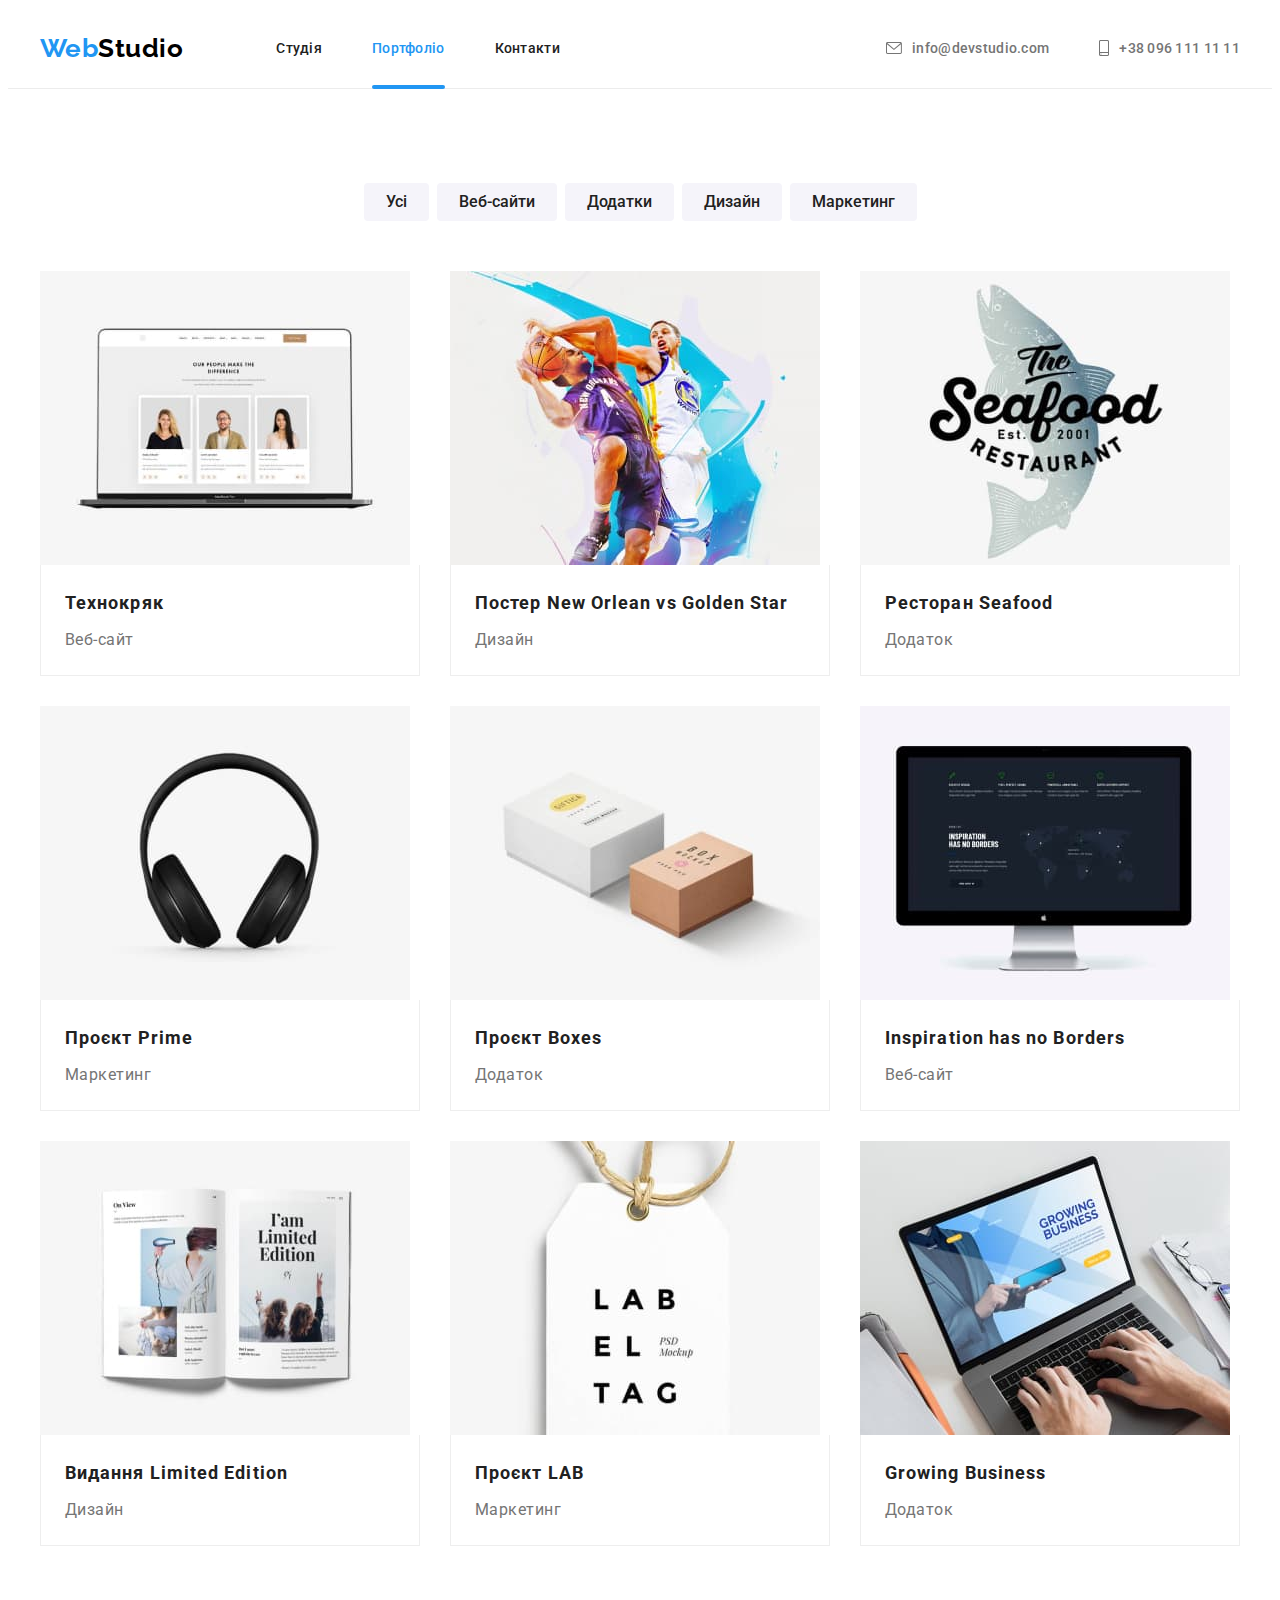
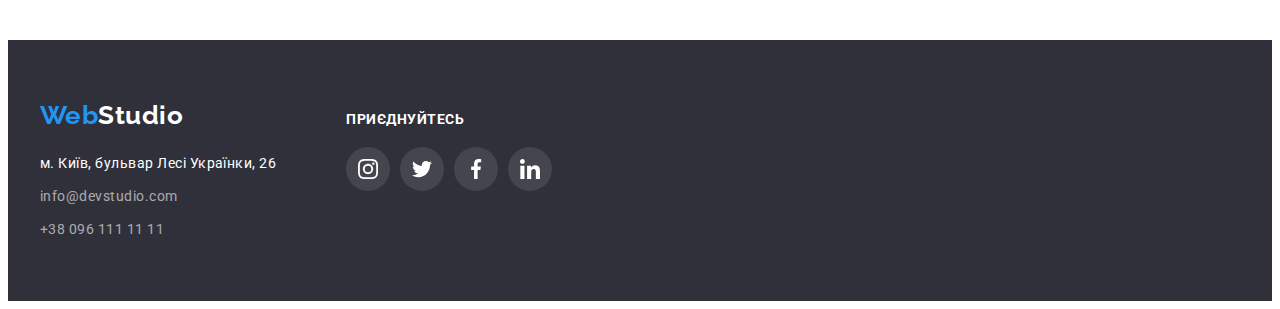
==== portfolio.html @ c6ffdfd6 "start" ====
<!DOCTYPE html>
<html lang="uk">
  <head>
    <meta charset="UTF-8" />
    <meta http-equiv="X-UA-Compatible" content="IE=edge" />
    <meta name="viewport" content="width=device-width, initial-scale=1.0" />
    <title>Document</title>
    <link rel="preconnect" href="https://fonts.googleapis.com" />
    <link rel="preconnect" href="https://fonts.gstatic.com" crossorigin />
    <link
      href="https://fonts.googleapis.com/css2?family=Raleway:wght@700&family=Roboto:wght@400;500;700;900&display=swap"
      rel="stylesheet"
    />
    <link
      rel="stylesheet"
      href="https://cdnjs.cloudflare.com/ajax/libs/modern-normalize/1.1.0/modern-normalize.min.css"
      integrity="sha512-wpPYUAdjBVSE4KJnH1VR1HeZfpl1ub8YT/NKx4PuQ5NmX2tKuGu6U/JRp5y+Y8XG2tV+wKQpNHVUX03MfMFn9Q=="
      crossorigin="anonymous"
      referrerpolicy="no-referrer"
    />
    <link rel="stylesheet" href="./css/styles.css" />
  </head>
  <body>
    <!--Верхня лінія-->
    <header class="header-logo">
      <div class="container header-container">
        <nav class="header-nav">
          <a href="./index.html" class="logo"
            ><span class="logo-blue">Web</span><span class="logo-black">Studio</span></a
          >
          <ul class="nav-list">
            <li class="header-nav-item">
              <a href="./index.html" class="header-nav-link link">Студія</a>
            </li>
            <li class="header-nav-item">
              <a href="./portfolio.html" class="header-nav-link link current">Портфоліо</a>
            </li>
            <li class="header-nav-item">
              <a href="" class="header-nav-link link">Контакти</a>
            </li>
          </ul>
        </nav>

        <ul class="header-contact">
          <li class="header-contact-item">
            <a
              aria-label="e-mail info@devstudio.com"
              href="mailto:info@devstudio.com"
              class="header-contact-link link"
            >
              <svg class="header-icons" width="16" height="12">
                <use href="./images/icons.svg.svg#mail"></use></svg
              >info@devstudio.com
            </a>
          </li>
          <li class="header-contact-item">
            <a
              aria-label="phone +380961111111"
              href="tel:+380961111111"
              class="header-contact-link link"
            >
              <svg class="header-icons" width="10" height="16">
                <use href="./images/icons.svg.svg#tel"></use></svg
              >+38 096 111 11 11
            </a>
          </li>
        </ul>
      </div>
    </header>

    <!-- Фільтри -->

    <main>
      <section class="section-filters section">
        <div class="container">
          <h1 class="visually-hidden">Фільтра</h1>

          <ul class="items-btn">
            <li><button class="btn-filters" type="button">Усі</button></li>
            <li>
              <button class="btn-filters" type="button">Веб-сайти</button>
            </li>
            <li><button class="btn-filters" type="button">Додатки</button></li>
            <li><button class="btn-filters" type="button">Дизайн</button></li>
            <li>
              <button class="btn-filters" type="button">Маркетинг</button>
            </li>
          </ul>
          <ul class="filters-list">
            <li class="filters-list-gruop">
              <a class="filters-link" href="#">
                <div class="filters-content">
                  <img
                    class="filters-photo"
                    src="./images/filters/macbook.jpg"
                    alt="macbook"
                    width="370"
                    height="294"
                  />
                  <p class="filters-content-text">
                    Ресурс пропонує комплексні пропозиції з різним рівнем функціоналу та сервісів.
                    Все це дозволить відвідувачу отримати вичерпні відомості про компанію чи
                    приватну особу.
                  </p>
                </div>
                <div class="filters-text">
                  <h2 class="filters-title-hh">Технокряк</h2>
                  <p class="filters-after-p">Веб-сайт</p>
                </div>
              </a>
            </li>
            <li class="filters-list-gruop">
              <a href="#" class="filters-link">
                <div class="filters-content">
                  <img
                    class="filters-photo"
                    src="./images/filters/basketball.jpg"
                    alt="Баскетбол"
                    width="370"
                    height="294"
                  />
                  <p class="filters-content-text">
                    Ресурс пропонує комплексні пропозиції з різним рівнем функціоналу та сервісів. Все
                    це дозволить відвідувачу отримати вичерпні відомості про компанію чи приватну
                    особу.
                  </p>
                </div>
                <div class="filters-text">
                  <h2 class="filters-title-hh">Постер New Orlean vs Golden Star</h2>
                  <p class="filters-after-p">Дизайн</p>
                </div>
              </a>
            </li>
            <li class="filters-list-gruop">
              <a href="" class="filters-link">
                <div class="filters-content">
                  <img
                    class="filters-photo"
                    src="./images/filters/seafood.jpg"
                    alt="Ресторан Seafood"
                    width="370"
                    height="294"
                  />
                  <p class="filters-content-text">
                    Ресурс пропонує комплексні пропозиції з різним рівнем функціоналу та сервісів. Все
                    це дозволить відвідувачу отримати вичерпні відомості про компанію чи приватну особу.
                  </p>
                </div>
                <div class="filters-text">
                  <h2 class="filters-title-hh">Ресторан Seafood</h2>
                  <p class="filters-after-p">Додаток</p>
                </div>
              </a>
            </li>
            <li class="filters-list-gruop">
              <a href="" class="filters-link">
                <div class="filters-content">
                  <img
                    class="filters-photo"
                    src="./images/filters/headphone.jpg"
                    alt="Навушники"
                    width="370"
                    height="294"
                  />
                  <p class="filters-content-text">
                    Ресурс пропонує комплексні пропозиції з різним рівнем функціоналу та сервісів. Все
                    це дозволить відвідувачу отримати вичерпні відомості про компанію чи приватну особу.
                  </p>
                </div>
                <div class="filters-text">
                  <h2 class="filters-title-hh">Проєкт Prime</h2>
                  <p class="filters-after-p">Маркетинг</p>
                </div>
              </a>
            </li>
            <li class="filters-list-gruop">
              <a href="" class="filters-link">
                <div class="filters-content">
                  <img
                    class="filters-photo"
                    src="./images/filters/boxes.jpg"
                    alt="Коробка"
                    width="370"
                    height="294"
                  />
                  <p class="filters-content-text">
                    Ресурс пропонує комплексні пропозиції з різним рівнем функціоналу та сервісів. Все
                    це дозволить відвідувачу отримати вичерпні відомості про компанію чи приватну особу.
                  </p>
                </div>
                <div class="filters-text">
                  <h2 class="filters-title-hh">Проєкт Boxes</h2>
                  <p class="filters-after-p">Додаток</p>
                </div>
              </a>
            </li>
            <li class="filters-list-gruop">
              <a href="" class="filters-link">
                <div class="filters-content">
                  <img
                    class="filters-photo"
                    src="./images/filters/imac.jpg"
                    alt="Компьютер imac"
                    width="370"
                    height="294"
                  />
                  <p class="filters-content-text">
                    Ресурс пропонує комплексні пропозиції з різним рівнем функціоналу та сервісів. Все
                    це дозволить відвідувачу отримати вичерпні відомості про компанію чи приватну особу.
                  </p>
                </div>
                <div class="filters-text">
                  <h2 class="filters-title-hh">Inspiration has no Borders</h2>
                  <p class="filters-after-p">Веб-сайт</p>
                </div>
              </a>
            </li>
            <li class="filters-list-gruop">
              <a href="" class="filters-link">
                <div class="filters-content">
                  <img
                    class="filters-photo"
                    src="./images/filters/book.jpg"
                    alt="Книга"
                    width="370"
                    height="294"
                  />
                  <p class="filters-content-text">
                    Ресурс пропонує комплексні пропозиції з різним рівнем функціоналу та сервісів. Все
                    це дозволить відвідувачу отримати вичерпні відомості про компанію чи приватну особу.
                  </p>
                </div>
                <div class="filters-text">
                  <h2 class="filters-title-hh">Видання Limited Edition</h2>
                  <p class="filters-after-p">Дизайн</p>
                </div>
              </a>
            </li>
            <li class="filters-list-gruop">
              <a href="" class="filters-link">
                <div class="filters-content">
                  <img
                    class="filters-photo"
                    src="./images/filters/tag.jpg"
                    alt="Бірка"
                    width="370"
                    height="294"
                  />
                  <p class="filters-content-text">
                    Ресурс пропонує комплексні пропозиції з різним рівнем функціоналу та сервісів. Все
                    це дозволить відвідувачу отримати вичерпні відомості про компанію чи приватну особу.
                  </p>
                </div>
                <div class="filters-text">
                  <h2 class="filters-title-hh">Проєкт LAB</h2>
                  <p class="filters-after-p">Маркетинг</p>
                </div>
              </a>
            </li>
            <li class="filters-list-gruop">
              <a href="" class="filters-link">
                <div class="filters-content">
                  <img
                    class="filters-photo"
                    src="./images/filters/macbook2.jpg"
                    alt="macbook2"
                    width="370"
                    height="294"
                  />
                  <p class="filters-content-text">
                    Ресурс пропонує комплексні пропозиції з різним рівнем функціоналу та сервісів. Все
                    це дозволить відвідувачу отримати вичерпні відомості про компанію чи приватну особу.
                  </p>
                </div>
                <div class="filters-text">
                  <h2 class="filters-title-hh">Growing Business</h2>
                  <p class="filters-after-p">Додаток</p>
                </div>
              </a>
            </li>
          </ul>
        </div>
      </section>
    </main>

    <!-- Підвал -->
    <footer class="footer">
      <div class="container footer-container">
        <div class="footer-container-contact">
          <a href="./index.html" class="logotip-footer"
            ><span class="logo-blue">Web</span><span class="logo-white">Studio</span></a
          >
          <address class="address-contact-footer">
            <ul class="items-contact">
              <li class="items-contact-list">
                <a
                  class="footer-maps-link"
                  href="https://goo.gl/maps/CPtrU1FHBa2aNyZL9"
                  target="_blank"
                  rel="noopener noreferrer nofollow"
                  >м. Київ, бульвар Лесі Українки, 26</a
                >
              </li>
              <li class="items-contact-list">
                <a class="footer-mailto-link" href="mailto:info@devstudio.com"
                  >info@devstudio.com</a
                >
              </li>
              <li class="items-contact-list">
                <a class="footer-tel-link" href="tel:+380961111111">+38 096 111 11 11</a>
              </li>
            </ul>
          </address>
        </div>

        <div class="footer-social">
          <p class="footer-social-text">приєднуйтесь</p>
          <ul class="footer-social-items">
            <li class="footer-social-list">
              <a
                class="footer-social-link"
                href="https://www.instagram.com/"
                aria-label="значок instagram"
                target="_blank"
                rel="nofollow noopener noreferre"
                ><svg class="footer-social-icon" width="20" height="20">
                  <use href="./images/icons.svg.svg#instagram"></use></svg
              ></a>
            </li>
            <li class="footer-social-list">
              <a
                class="footer-social-link"
                href="https://twitter.com/?lang=uk"
                aria-label="значок twitter"
                target="_blank"
                rel="nofollow noopener noreferre"
                ><svg class="footer-social-icon" width="20" height="20">
                  <use href="./images/icons.svg.svg#twitter"></use></svg
              ></a>
            </li>
            <li class="footer-social-list">
              <a
                class="footer-social-link"
                href="https://uk-ua.facebook.com/"
                aria-label="значок facebook"
                target="_blank"
                rel="nofollow noopener noreferre"
                ><svg class="footer-social-icon" width="20" height="20">
                  <use href="./images/icons.svg.svg#facebook"></use></svg
              ></a>
            </li>
            <li class="footer-social-list">
              <a
                class="footer-social-link"
                href="https://www.linkedin.com/"
                aria-label="значок linkedin"
                target="_blank"
                rel="nofollow noopener noreferre"
                ><svg class="footer-social-icon" width="20" height="20">
                  <use href="./images/icons.svg.svg#linkedin"></use></svg
              ></a>
            </li>
          </ul>
        </div>
      </div>
    </footer>
  </body>
</html>
---- css/styles.css ----
/* цвет основного текста #757575 */
/* вторичный цвет текста #212121 */
/* основной белый цвет #FFFFFF */
/* вторичный цвет фона #F5F5F5 */
/* подвал фон #2F303A */
/* акцент #2196F3 */
/* цвет contact footer rgba(255, 255, 255, 0.6) */
/* hero btn activ #188CE8 */
/* filters btn bg  #F5F4FA */
/* border filters #EEEEEE */
/* background-color-hero #c4c4c4 */
/* linear-gradient-hero rgba(47, 48, 58, 0.4) */
/* social-color #AFB1B8 */




/* GENERAL STYLES*/
:root {
    --primary-text-color: #757575;
    --title-text-color: #212121;
    --primary-white-coor: #FFFFFF;
    --footer-background: #2F303A;
    --accent-color: #2196F3;
    --footer-contact-color: rgba(255, 255, 255, 0.6);
    --hero-btn-activ: #188CE8;
    --filters-btn-bg: #F5F4FA;
    --logo-color: #000000;
    --border-filters:  #EEEEEE;
    --background-color-hero: #c4c4c4;
    --linear-gradient-hero: rgba(47, 48, 58, 0.4);
    --social-color: #AFB1B8;
    --cubic-bezier: cubic-bezier(0.4, 0, 0.2, 1);
    --time: 250ms;
}

h1,
h2,
h3,
h4,
h5,
h6,
p {
margin: 0;
}
ul {
    padding: 0;
    margin: 0;
    list-style: none;
}
a {
    text-decoration: none;
}
img{
    display: block;
    max-width: 100%;
    height: auto;
}
button {
    cursor: pointer;
}

body {
    font-family: 'Roboto', sans-serif;
    letter-spacing: 0.03em;
}

.link:hover, .link:focus {
    color: var(--accent-color);
}

.container {
    margin-left: auto;
    margin-right: auto;
    width: 1200px;
    padding-right: 15px;
    padding-left: 15px;
    /* outline: 2px solid tomato; */
}

.section {
    padding-top: 94px;
    padding-bottom: 94px;
}

/* Верхня лінія */

.header-logo {
    background: var(--primary-white-coor);
    border-bottom: 1px solid #ECECEC;
}

.header-container {
    display: flex;
    align-items: center;
}

.header-nav {
    display: flex;
    align-items: center;
    margin-right: auto;
}

.logo {
    margin-right: 93px;
}

.logo-blue, .logo-black {   
    font-family: 'Raleway', sans-serif;
    font-weight: 700;
    font-size: 26px;
    line-height: calc(31 / 26);
    color: var(--accent-color);
}

.logo-black {
    color: var(--logo-color);
}

.nav-list {
    display: flex;
    align-items: center;
}

.header-nav-item:not(:last-child) {
    margin-right: 50px;
}

.header-nav-link {
    position: relative;

    display: block;
    padding: 32px 0;

    font-weight: 500;
    font-size: 14px;
    line-height: calc(16 / 14);
    letter-spacing: 0.02em;
    color: var(--title-text-color);

    transition: color var(--time) var(--cubic-bezier);
}


.header-nav-link.current {
    color: var(--accent-color);
}

.header-nav-link.current::after {
    content: '';

    position: absolute;
    bottom: 0;
    left: 0;

    display: block;
    width: 100%;
    height: 4px;
    margin-bottom: -1px;
    
    background-color: var(--accent-color);
    border-radius: 2px;
}

.header-contact {
    display: flex;
    align-items: center;
}

.header-contact-item:not(:last-child) {
    margin-right: 50px;
}

.header-contact-link {
    display: flex;
    align-items: center;
    padding: 32px 0;

    font-weight: 500;
    font-size: 14px;
    line-height: calc(16 / 14);
    letter-spacing: 0.02em;
    color: var(--primary-text-color);
    fill: var(--primary-text-color);

    transition: color var(--time) var(--cubic-bezier);
}

.header-contact-link:hover,
.header-contact-link:focus {
    fill: var(--accent-color);
}
.header-icons {
    margin-right: 10px;
}


/* Шапка */

.section-hat {
    text-align: center;
    padding-top: 200px;
    padding-bottom: 200px;
}

.section-hat  {
    max-width: 1600px;
    height: 600px;
    margin-left: auto;
    margin-right: auto;
    background-image: linear-gradient(
      0deg,
      var(--linear-gradient-hero),
      var(--linear-gradient-hero)
    ),
    url(../images/hero/hero.jpg);
    background-repeat: no-repeat;
    background-position: center;
    background-color: var(--background-color-hero);
    
}

.hat-headline-h {
    margin-bottom: 30px;
    width: 696px;
    margin-right: auto;
    margin-left: auto;


    font-weight: 900;
    font-size: 44px;
    line-height: calc(60 / 44);
    letter-spacing: 0.06em;
    text-transform: uppercase;
    color: var(--primary-white-coor);
}

.hat-btn {
    padding: 10px 32px;

    font-family: inherit;
    font-weight: 700;
    font-size: 16px;
    line-height: calc(30 / 16);
    letter-spacing: 0.06em;
    color: var(--primary-white-coor);
    background: var(--accent-color);
    box-shadow: 0px 4px 4px rgba(0, 0, 0, 0.15);
    border-radius: var(--accent-color) 4px;
    border-radius: 4px;
    border: none;

    transition: background-color var(--time) var(--cubic-bezier),
    box-shadow var(--time) var(--cubic-bezier);
}

.hat-btn:focus,
.hat-btn:hover{
    background-color: var(--hero-btn-activ);
    box-shadow: 0px 4px 4px rgba(0, 0, 0, 0.15);
}

.backdrop {
    position: fixed;
    top: 0;
    left: 0;
    width: 100%;
    height: 100%;
    background-color: rgba(0, 0, 0, 0.2);
    
    transition: opacity var(--time) var(--cubic-bezier), visibility var(--time) var(--cubic-bezier);
}

.backdrop.is-hidden {
    opacity: 0;
    visibility: hidden;
    pointer-events: none;

}

.modal {
    position: absolute;
    top: 50%;
    left: 50%;
    
    transform: translate(-50%, -50%) scale(1);

    min-height: 581px;
    min-width: 528px;
    background-color: var(--primary-white-coor);
    box-shadow: 0px 1px 3px rgba(0, 0, 0, 0.12), 0px 1px 1px rgba(0, 0, 0, 0.14), 0px 2px 1px rgba(0, 0, 0, 0.2);
    border-radius: 4px;
}

.close-btn {
    position: absolute;
    top: 0;
    right: 0;

    display: flex;
    align-items: center; 
    justify-content: center;

    width: 30px;
    height: 30px;

    padding: 0;
    margin-top: 8px;
    margin-right: 8px;
    border-radius: 50%;
    border: 1px solid rgba(0, 0, 0, 0.1);
    cursor: pointer;
    background-color: var(--primary-white-coor);

    transition: fill var(--time) var(--cubic-bezier);
}

.close-btn:hover,
.close-btn:focus {
    fill: var(--accent-color);
}


/* Особливості */

.section-features {
    background-color: var(--primary-white-coor);
}

.visually-hidden {
    position: absolute;
    width: 1px;
    height: 1px;
    margin: -1px;
    border: 0;
    padding: 0;
    white-space: nowrap;
    clip-path: inset(100%);
    clip: rect(0 0 0 0);
    overflow: hidden;
    }

    .features-item{
        display: flex;
        align-items: center;
        justify-content: center;
        padding: 25px 100px;
        margin-bottom: 30px;
        background: #F5F4FA;
        border-radius: 4px;
    }

    .features {
    display: flex;
    justify-content: center;
    align-items: center;
    align-items: baseline;
    gap: 30px;
    }

.features-title-hhh {
    margin-bottom: 10px;
    
    font-weight: 700;
    font-size: 14px;
    line-height: calc(16 / 14);
    text-transform: uppercase;
    color: var(--title-text-color);
}

.features-after-p {
    font-weight: 400;
    font-size: 14px;
    line-height: calc(24 / 14);
    color: var(--primary-text-color);
}

/* Чим ми займаємося */

.section-engaged {
    background-color: var(--primary-white-coor);
    padding-bottom: 94px;
}

.engaged-title-hh {
    margin-left: auto;
    margin-right: auto;
    margin-bottom: 50px;

    font-weight: 700;
    font-size: 36px;
    line-height: calc(42 / 36);
    text-align: center;
    color: var(--title-text-color);
}

.engaged-list {
    display: flex;
    flex-wrap: wrap;
    gap: 30px;
}

.engaged-list-photo {

    flex-basis: calc((100% - 30px * 2) / 3);
}

.engaged-item {
    background-image: linear-gradient(rgba(47, 48, 58, 0.8), rgba(47, 48, 58, 0.8));
}

.wrapper {
    position: relative;
}

.overlay-box {
    position: absolute;
    bottom: 0;
    left: 0;
    width: 100%;

    height: 70px;

    background-color: rgba(47, 48, 58, 0.8);
}

.overlay-text {
    font-weight: 700;
    font-size: 14px;
    line-height: calc(16 / 14);
    padding: 27px 0;
    text-align: center;
    text-transform: uppercase;
    color: var(--primary-white-coor);
}

/* Наша команда */

.team {
    background-color: var(--filters-btn-bg);

}

.team-title-hh {
    margin-left: auto;
    margin-right: auto;
    margin-bottom: 50px;

    font-weight: 700;
    font-size: 36px;
    line-height: calc(42 / 36);
    text-align: center;
    color: var(--title-text-color);
    }

.team-list {
    display: flex;
    flex-wrap: wrap;
    gap: 30px;
}

.team-list-work {
    flex-basis: calc((100% - 30px * 3) / 4);

    background: #FFFFFF;
    box-shadow: 0px 1px 3px rgba(0, 0, 0, 0.12), 0px 1px 1px rgba(0, 0, 0, 0.14), 0px 2px 1px rgba(0, 0, 0, 0.2);
    border-radius: 0px 0px 4px 4px;
}

.team-text {
    padding: 30px 0;

}

.team-title-hhh {
    margin-bottom: 10px;

    font-weight: 500;
    font-size: 16px;
    line-height: calc(19 / 16);
    text-align: center;
    color: var(--title-text-color);
    }

.team-after-p {
    margin-bottom: 16px;
    font-weight: 400;
    font-size: 16px;
    line-height: calc(19 / 16);
    text-align: center;
    color: var(--primary-text-color);
}

.social-item {
    display: flex;
    justify-content: center;
    gap: 10px;
}

.social-link {
    display: flex;
    align-items: center;
    justify-content: center;
    width: 44px;
    height: 44px;
    color: var(--social-color);
    background-color: var(--primary-white-coor);
    border-radius: 50%;

    transition: background-color var(--time) var(--cubic-bezier), color var(--time) var(--cubic-bezier);
    }

    .social-link:hover,
    .social-link:focus {
        color: var(--primary-white-coor);
        background-color: var(--accent-color);

    }

    .social-icon {
        fill: currentColor;
    }

    /* Постійні клієнти */

    .customers {
        background-color: var(--primary-white-coor);
    }

    .customers-title-hh { 
        margin-left: auto;
        margin-right: auto;
        margin-bottom: 50px;

        font-weight: 700;
        font-size: 36px;
        line-height: calc(42 / 36);
        text-align: center;
        color: var(--title-text-color);
    }
    
    .customers-item {
        display: flex;
        align-items: center;
        justify-content: center;
        gap: 30px;
    }


    .customers-link {
        display: flex;
        align-items: center;
        justify-content: center;
        width: 170px;
        height: 92px;
        border: 1px solid #AFB1B8;
        border-radius: 4px;
        color: var(--social-color);

        transition: border-color var(--time) var(--cubic-bezier), color var(--time) var(--cubic-bezier);
    }

    .customers-link:hover, 
    .customers-link:focus {
        border-color: var(--accent-color);
        color: var(--accent-color);

    }

    .customers-icons {
        fill: currentColor;
    }

/* Підвал */

.footer {
    background: var(--footer-background);
    padding-top: 60px;
    padding-bottom: 60px;
}

.footer-container {
    display: flex;
    align-items: baseline;
}

.logotip-footer {
    display: block;
    margin-bottom: 20px;
}

.logo-white {
    font-family: 'Raleway', sans-serif;
    font-weight: 700;
    font-size: 26px;
    line-height: calc(31 / 26);
    color: var(--primary-white-coor);
}

.address-contact-footer {
    font-style: normal;
}

.footer-maps-link {
    font-weight: 400;
    font-size: 14px;
    line-height: calc(24 / 14);
    color: var(--primary-white-coor);
}

.items-contact-list:not(:last-child) {
    margin-bottom: 9px;
}

.footer-mailto-link, .footer-tel-link {
    
    font-weight: 400;
    font-size: 14px;
    line-height: calc(24 / 14);
    color: var(--footer-contact-color);
}

.footer-social {
    margin-left: 70px;
}

.footer-social-text {
    margin-bottom: 20px;

    font-weight: 700;
    font-size: 14px;
    line-height: calc(16 / 14);
    text-transform: uppercase;
    color: var(--primary-white-coor);
}


.footer-social-items {
    display: flex;
    
}

.footer-social-list:not(:last-child) {
    margin-right: 10px;
}

.footer-social-link {
    display: flex;
    align-items: center;
    justify-content: center;
    width: 44px;
    height: 44px;
    color: var(--primary-white-coor);
    background-color: rgba(255, 255, 255, 0.1);
    border-radius: 50%;

    transition: background-color var(--time) var(--cubic-bezier);
    }

    .footer-social-link:hover,
    .footer-social-link:focus {
        background-color: var(--accent-color);

    }

    .footer-social-icon {
        fill: currentColor;
    }

/* Page 2 */

/* Верхня лінія */

/* Фільтри */

.section-filters {
    background: var(--primary-white-coor);
}

.items-btn {
    display: flex;
    justify-content: center;
    gap: 8px;

    margin-bottom: 50px;
}

.btn-filters {
    padding: 6px 22px;

    font-family: inherit;
    font-weight: 500;
    font-size: 16px;
    line-height: calc(26 / 16);
    text-align: center;
    color: var(--title-text-color); 
    background-color: var(--filters-btn-bg);
    border-radius: 4px;
    border: none;

    transition: background-color var(--time) var(--cubic-bezier), color var(--time) var(--cubic-bezier), box-shadow var(--time) var(--cubic-bezier);
}

.btn-filters:focus,
.btn-filters:hover {
    background-color: var(--accent-color);
    box-shadow: 0px 3px 1px rgba(0, 0, 0, 0.1), 0px 1px 2px rgba(0, 0, 0, 0.08), 0px 2px 2px rgba(0, 0, 0, 0.12);
    color: var(--primary-white-coor);
}

.filters-list {
    display: flex;
    flex-wrap: wrap;
    gap: 30px;
}

.filters-list-gruop {
    flex-basis: calc((100% - 30px * 2) / 3);

    transition: box-shadow var(--time) var(--cubic-bezier);
}

.filters-list-gruop:hover,
.filters-list-gruop:focus {
    box-shadow: 0px 1px 1px rgba(0, 0, 0, 0.12), 0px 4px 4px rgba(0, 0, 0, 0.06), 1px 4px 6px rgba(0, 0, 0, 0.16);
}

.filters-content {
    position: relative;
    overflow: hidden;
}

.filters-content-text {
    position: absolute;
    top: 0;
    left: 0;
    width: 100%;    
    height: 100%;
    transform: translateY(100%);
    transition: transform 250ms cubic-bezier(0.4, 0, 0.2, 1);

    padding: 63px 24px;
    font-weight: 400;
    font-size: 18px;
    line-height: calc(28 / 18);
    text-align: left;
    color: var(--primary-white-coor);

    background-color: rgba(33, 150, 243, 0.9);

    transition: transform var(--time) var(--cubic-bezier);
}

.filters-link:hover .filters-content-text,
.filters-link:focus .filters-content-text {
    transform: translateX(0);
}

.filters-text {
    padding: 20px 24px;

    background-color: var(--primary-white-coor);
    border: 1px solid var(--border-filters);
    border-top: none;

}

.filters-title-hh {
    margin-bottom: 4px;

    font-weight: 700;
    font-size: 18px;
    line-height: calc(36 / 18);
    letter-spacing: 0.06em;
    color: var(--title-text-color);
    }

.filters-after-p {
    font-weight: 400;
    font-size: 16px;
    line-height: calc(30 / 16);
    color: var(--primary-text-color);
}
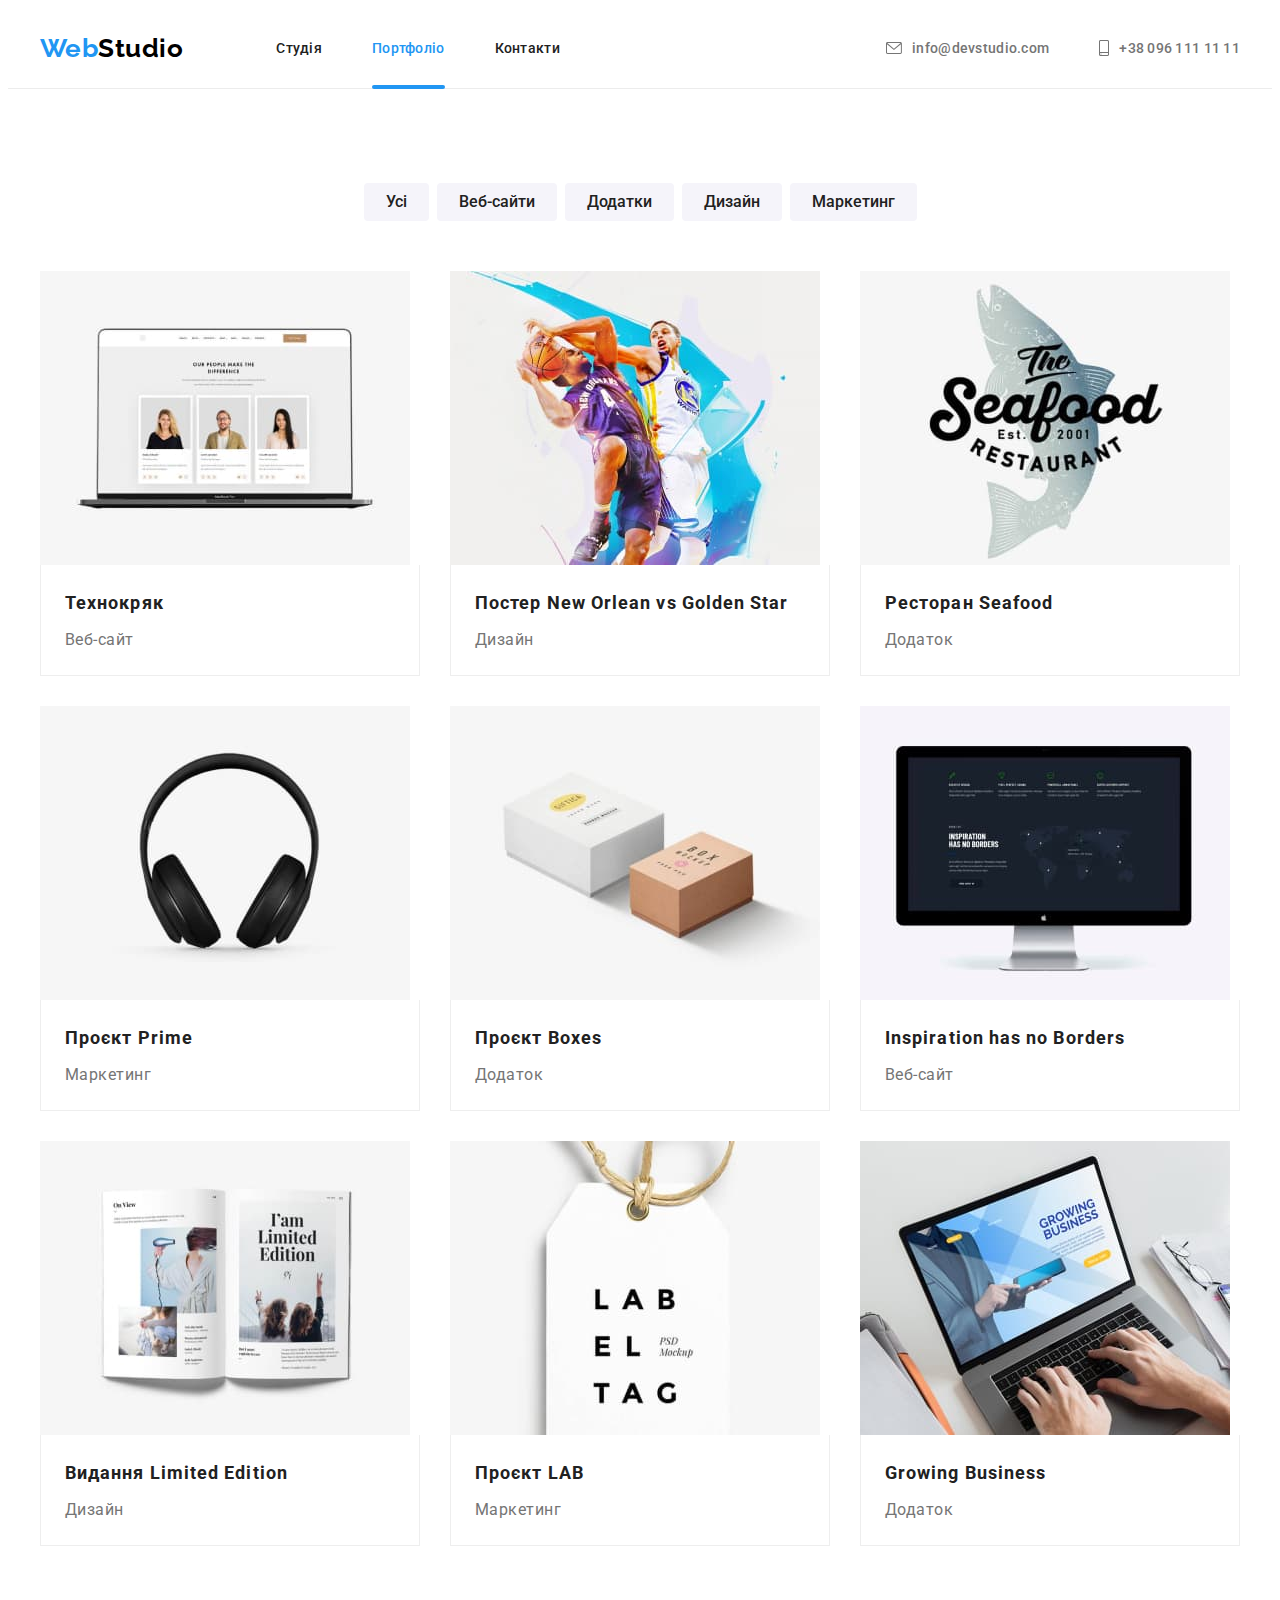
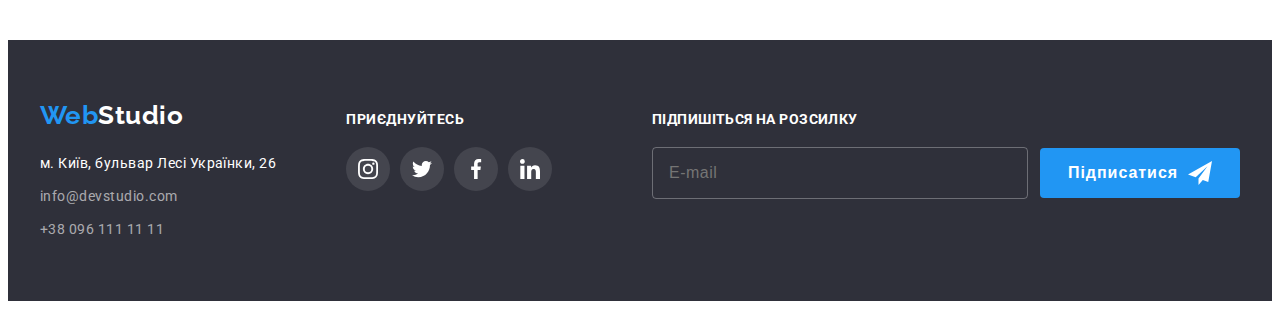
==== commit 641fda12: "finish" ====
--- a/portfolio.html
+++ b/portfolio.html
@@ -120,9 +120,9 @@
                     height="294"
                   />
                   <p class="filters-content-text">
-                    Ресурс пропонує комплексні пропозиції з різним рівнем функціоналу та сервісів. Все
-                    це дозволить відвідувачу отримати вичерпні відомості про компанію чи приватну
-                    особу.
+                    Ресурс пропонує комплексні пропозиції з різним рівнем функціоналу та сервісів.
+                    Все це дозволить відвідувачу отримати вичерпні відомості про компанію чи
+                    приватну особу.
                   </p>
                 </div>
                 <div class="filters-text">
@@ -142,8 +142,9 @@
                     height="294"
                   />
                   <p class="filters-content-text">
-                    Ресурс пропонує комплексні пропозиції з різним рівнем функціоналу та сервісів. Все
-                    це дозволить відвідувачу отримати вичерпні відомості про компанію чи приватну особу.
+                    Ресурс пропонує комплексні пропозиції з різним рівнем функціоналу та сервісів.
+                    Все це дозволить відвідувачу отримати вичерпні відомості про компанію чи
+                    приватну особу.
                   </p>
                 </div>
                 <div class="filters-text">
@@ -163,8 +164,9 @@
                     height="294"
                   />
                   <p class="filters-content-text">
-                    Ресурс пропонує комплексні пропозиції з різним рівнем функціоналу та сервісів. Все
-                    це дозволить відвідувачу отримати вичерпні відомості про компанію чи приватну особу.
+                    Ресурс пропонує комплексні пропозиції з різним рівнем функціоналу та сервісів.
+                    Все це дозволить відвідувачу отримати вичерпні відомості про компанію чи
+                    приватну особу.
                   </p>
                 </div>
                 <div class="filters-text">
@@ -184,8 +186,9 @@
                     height="294"
                   />
                   <p class="filters-content-text">
-                    Ресурс пропонує комплексні пропозиції з різним рівнем функціоналу та сервісів. Все
-                    це дозволить відвідувачу отримати вичерпні відомості про компанію чи приватну особу.
+                    Ресурс пропонує комплексні пропозиції з різним рівнем функціоналу та сервісів.
+                    Все це дозволить відвідувачу отримати вичерпні відомості про компанію чи
+                    приватну особу.
                   </p>
                 </div>
                 <div class="filters-text">
@@ -205,8 +208,9 @@
                     height="294"
                   />
                   <p class="filters-content-text">
-                    Ресурс пропонує комплексні пропозиції з різним рівнем функціоналу та сервісів. Все
-                    це дозволить відвідувачу отримати вичерпні відомості про компанію чи приватну особу.
+                    Ресурс пропонує комплексні пропозиції з різним рівнем функціоналу та сервісів.
+                    Все це дозволить відвідувачу отримати вичерпні відомості про компанію чи
+                    приватну особу.
                   </p>
                 </div>
                 <div class="filters-text">
@@ -226,8 +230,9 @@
                     height="294"
                   />
                   <p class="filters-content-text">
-                    Ресурс пропонує комплексні пропозиції з різним рівнем функціоналу та сервісів. Все
-                    це дозволить відвідувачу отримати вичерпні відомості про компанію чи приватну особу.
+                    Ресурс пропонує комплексні пропозиції з різним рівнем функціоналу та сервісів.
+                    Все це дозволить відвідувачу отримати вичерпні відомості про компанію чи
+                    приватну особу.
                   </p>
                 </div>
                 <div class="filters-text">
@@ -247,8 +252,9 @@
                     height="294"
                   />
                   <p class="filters-content-text">
-                    Ресурс пропонує комплексні пропозиції з різним рівнем функціоналу та сервісів. Все
-                    це дозволить відвідувачу отримати вичерпні відомості про компанію чи приватну особу.
+                    Ресурс пропонує комплексні пропозиції з різним рівнем функціоналу та сервісів.
+                    Все це дозволить відвідувачу отримати вичерпні відомості про компанію чи
+                    приватну особу.
                   </p>
                 </div>
                 <div class="filters-text">
@@ -268,8 +274,9 @@
                     height="294"
                   />
                   <p class="filters-content-text">
-                    Ресурс пропонує комплексні пропозиції з різним рівнем функціоналу та сервісів. Все
-                    це дозволить відвідувачу отримати вичерпні відомості про компанію чи приватну особу.
+                    Ресурс пропонує комплексні пропозиції з різним рівнем функціоналу та сервісів.
+                    Все це дозволить відвідувачу отримати вичерпні відомості про компанію чи
+                    приватну особу.
                   </p>
                 </div>
                 <div class="filters-text">
@@ -362,6 +369,20 @@
             </li>
           </ul>
         </div>
+        <div class="footer-mailing">
+          <p class="footer-mailing-text">Підпишіться на розсилку</p>
+          <form class="footer-mailing-form">
+            <input class="footer-mailing-email" 
+            type="email" 
+            name="email" 
+            placeholder="E-mail" />
+            <button class="footer-mailing-btn" type="submit">
+              Підписатися<svg class="footer-mailing-icon" width="24" height="24">
+                <use href="./images/icons.svg.svg#send"></use>
+              </svg>
+            </button>
+          </form>
+        </div>
       </div>
     </footer>
   </body>
--- a/css/styles.css
+++ b/css/styles.css
@@ -244,7 +244,7 @@
     line-height: calc(30 / 16);
     letter-spacing: 0.06em;
     color: var(--primary-white-coor);
-    background: var(--accent-color);
+    background-color: var(--accent-color);
     box-shadow: 0px 4px 4px rgba(0, 0, 0, 0.15);
     border-radius: var(--accent-color) 4px;
     border-radius: 4px;
@@ -259,6 +259,8 @@
     background-color: var(--hero-btn-activ);
     box-shadow: 0px 4px 4px rgba(0, 0, 0, 0.15);
 }
+
+/* Модал */
 
 .backdrop {
     position: fixed;
@@ -275,21 +277,196 @@
     opacity: 0;
     visibility: hidden;
     pointer-events: none;
-
-}
-
-.modal {
+}
+
+
+.modal-window-form {
     position: absolute;
     top: 50%;
     left: 50%;
-    
+    padding: 40px;
+
     transform: translate(-50%, -50%) scale(1);
 
+    min-width: 528px;
     min-height: 581px;
-    min-width: 528px;
+    
     background-color: var(--primary-white-coor);
+    text-align: center;
+
     box-shadow: 0px 1px 3px rgba(0, 0, 0, 0.12), 0px 1px 1px rgba(0, 0, 0, 0.14), 0px 2px 1px rgba(0, 0, 0, 0.2);
     border-radius: 4px;
+}
+
+.modal-window-text {
+    display: block;
+    margin-bottom: 12px;
+
+    font-weight: 700;
+    font-size: 20px;
+    line-height: calc(23 / 20);
+    text-align: center;
+    letter-spacing: 0.03em;
+    color: var(--title-text-color);
+}
+
+.modal-window-label {
+    position: relative;
+    display: block;
+    margin-bottom: 10px;
+    color: var(--primary-text-color);
+}
+
+
+.modal-window-label:focus-within > .modal-window-icon,
+.modal-window-label:hover > .modal-window-icon {
+    color: var(--accent-color);
+}
+
+.modal-window-label:focus-within > input,
+.modal-window-label:hover > input {
+    border: 1px solid var(--accent-color);
+}
+
+
+.modal-window-span {
+    display: block;
+
+    margin-bottom: 4px;
+    text-align: left;
+
+    font-weight: 400;
+    font-size: 12px;
+    line-height: calc(14 / 12);
+    letter-spacing: 0.01em;
+    color: var(--primary-text-color);
+}
+
+.modal-window-input {
+    width: 100%;
+    padding-top: 11px;
+    padding-left: 42px;
+    padding-bottom: 11px;
+    border: 1px solid rgba(33, 33, 33, 0.2);
+    border-radius: 4px;
+
+    transition: border var(--time) var(--cubic-bezier);
+    }
+
+.modal-window-icon {
+    position: absolute;
+
+    bottom: 11px;
+    left: 12px;
+    fill: currentColor;
+
+    transition: color var(--time) var(--cubic-bezier);
+}
+
+.textarea {
+    margin-bottom: 20px;
+
+    width: 448px;
+    height: 120px;
+    padding: 12px 16px;
+    resize: none;
+
+    border: 1px solid rgba(33, 33, 33, 0.2);
+    border-radius: 4px;
+
+    font-weight: 400;
+    font-size: 12px;
+    line-height: calc(14 / 12);
+    letter-spacing: 0.01em;
+    color: var(--logo-color);
+
+    transition: border var(--time) var(--cubic-bezier);
+}
+
+.modal-window-label:focus-within > textarea,
+.modal-window-label:hover > textarean {
+    border: 1px solid var(--accent-color);
+}
+
+input:focus-visible,
+textarea:focus-visible {
+    outline: none;
+}
+
+
+.modal-window-checkbox {
+    display: flex;
+    align-items: center;
+    justify-content: center;
+    gap: 9px;
+    margin-bottom: 30px;
+
+    font-weight: 400;
+    font-size: 14px;
+    line-height: calc(24 / 14);
+    letter-spacing: 0.03em;
+
+    color: var(--primary-text-color);
+}
+
+.checkbox {
+    appearance: none;
+}
+
+.checkbox-icon .unchecked {
+    opacity: 1;
+}
+
+.checkbox:checked + .checkbox-icon .unchecked {
+    opacity: 0;
+}
+
+.checkbox-icon .checked {
+    opacity: 0;
+}
+
+.checkbox:checked + .checkbox-icon .checked {
+    opacity: 1;
+}
+
+.checkbox-span, .checkbox-span-link {
+    user-select: none;
+}
+
+.checkbox-span-link {
+    text-decoration: underline;
+    color: var(--accent-color);
+}
+
+.modal-form-btn {
+    width: 200px;
+    height: 50px;
+
+    padding-top: 10px;
+    padding-bottom: 10px;
+
+    font-weight: 700;
+    font-size: 16px;
+    line-height: calc(30 / 16);
+
+    text-align: center;
+    letter-spacing: 0.06em;
+
+    color: var(--primary-white-coor);
+    
+    background-color: var(--accent-color);
+
+    
+    border-radius: 4px;
+    border: none;
+
+    transition: box-shadow var(--time) var(--cubic-bezier), background-color var(--time) var(--cubic-bezier);
+}
+
+.modal-form-btn:hover,
+.modal-form-btn:focus {
+    box-shadow: 0px 4px 4px rgba(0, 0, 0, 0.15);
+    background-color: var(--hero-btn-activ);
 }
 
 .close-btn {
@@ -657,15 +834,103 @@
     transition: background-color var(--time) var(--cubic-bezier);
     }
 
-    .footer-social-link:hover,
-    .footer-social-link:focus {
-        background-color: var(--accent-color);
-
-    }
-
-    .footer-social-icon {
-        fill: currentColor;
-    }
+.footer-social-link:hover,
+.footer-social-link:focus {
+    background-color: var(--accent-color);
+
+}
+
+.footer-social-icon {
+    fill: currentColor;
+}
+
+.footer-mailing {
+    margin-left: auto;
+}
+
+.footer-mailing-text {
+    margin-bottom: 20px;
+
+    font-weight: 700;
+    font-size: 14px;
+    line-height: calc(16 / 14);
+    letter-spacing: 0.03em;
+    text-transform: uppercase;
+    color: var(--primary-white-coor);
+}
+
+.footer-mailing-form {
+    display: flex;
+    align-items: center;
+}
+
+.footer-mailing  input {
+    padding: 0;
+    padding-left: 16px;
+
+    width: 358px;
+    height: 50px;
+
+    font-weight: 400;
+    font-size: 16px;
+    line-height: calc(20 / 16);
+    letter-spacing: 0.03em;
+    color: rgba(255, 255, 255, 0.6);
+
+    background-color: inherit;
+    border: 1px solid rgba(255, 255, 255, 0.3);
+    border-radius: 4px;
+    
+    
+    transition: border var(--time) var(--cubic-bezier), box-shadow var(--time) var(--cubic-bezier);
+}
+
+.footer-mailing-email:hover, 
+.footer-mailing-email:focus-within {
+    border: 1px solid rgba(255, 255, 255, 0.3);
+    box-shadow: (0px 4px 4px rgba(0, 0, 0, 0.15));
+}
+
+.footer-mailing-btn {
+    position: relative;
+    width: 200px;
+    height: 50px;
+
+    display: flex;
+    align-items: center;
+    text-align: center;
+
+    margin-left: 12px;
+    padding: 0;
+    padding-left: 28px;
+    
+    font-weight: 700;
+    font-size: 16px;
+    line-height: calc(30 / 16);
+    letter-spacing: 0.06em;
+    color: var(--primary-white-coor);
+    
+    
+
+    background-color: var(--accent-color);
+    border-radius: 4px;
+    border: none;
+
+    transition: background-color var(--time) var(--cubic-bezier), box-shadow var(--time) var(--cubic-bezier);
+}
+
+.footer-mailing-btn:hover, 
+.footer-mailing-btn:focus {
+    background-color: var(--hero-btn-activ);
+    box-shadow: 0px 4px 4px rgba(0, 0, 0, 0.15);
+}
+
+.footer-mailing-icon {
+    position: absolute;
+    top: 13px;
+    right: 28px;
+    fill: var(--primary-white-coor);
+}
 
 /* Page 2 */
 
